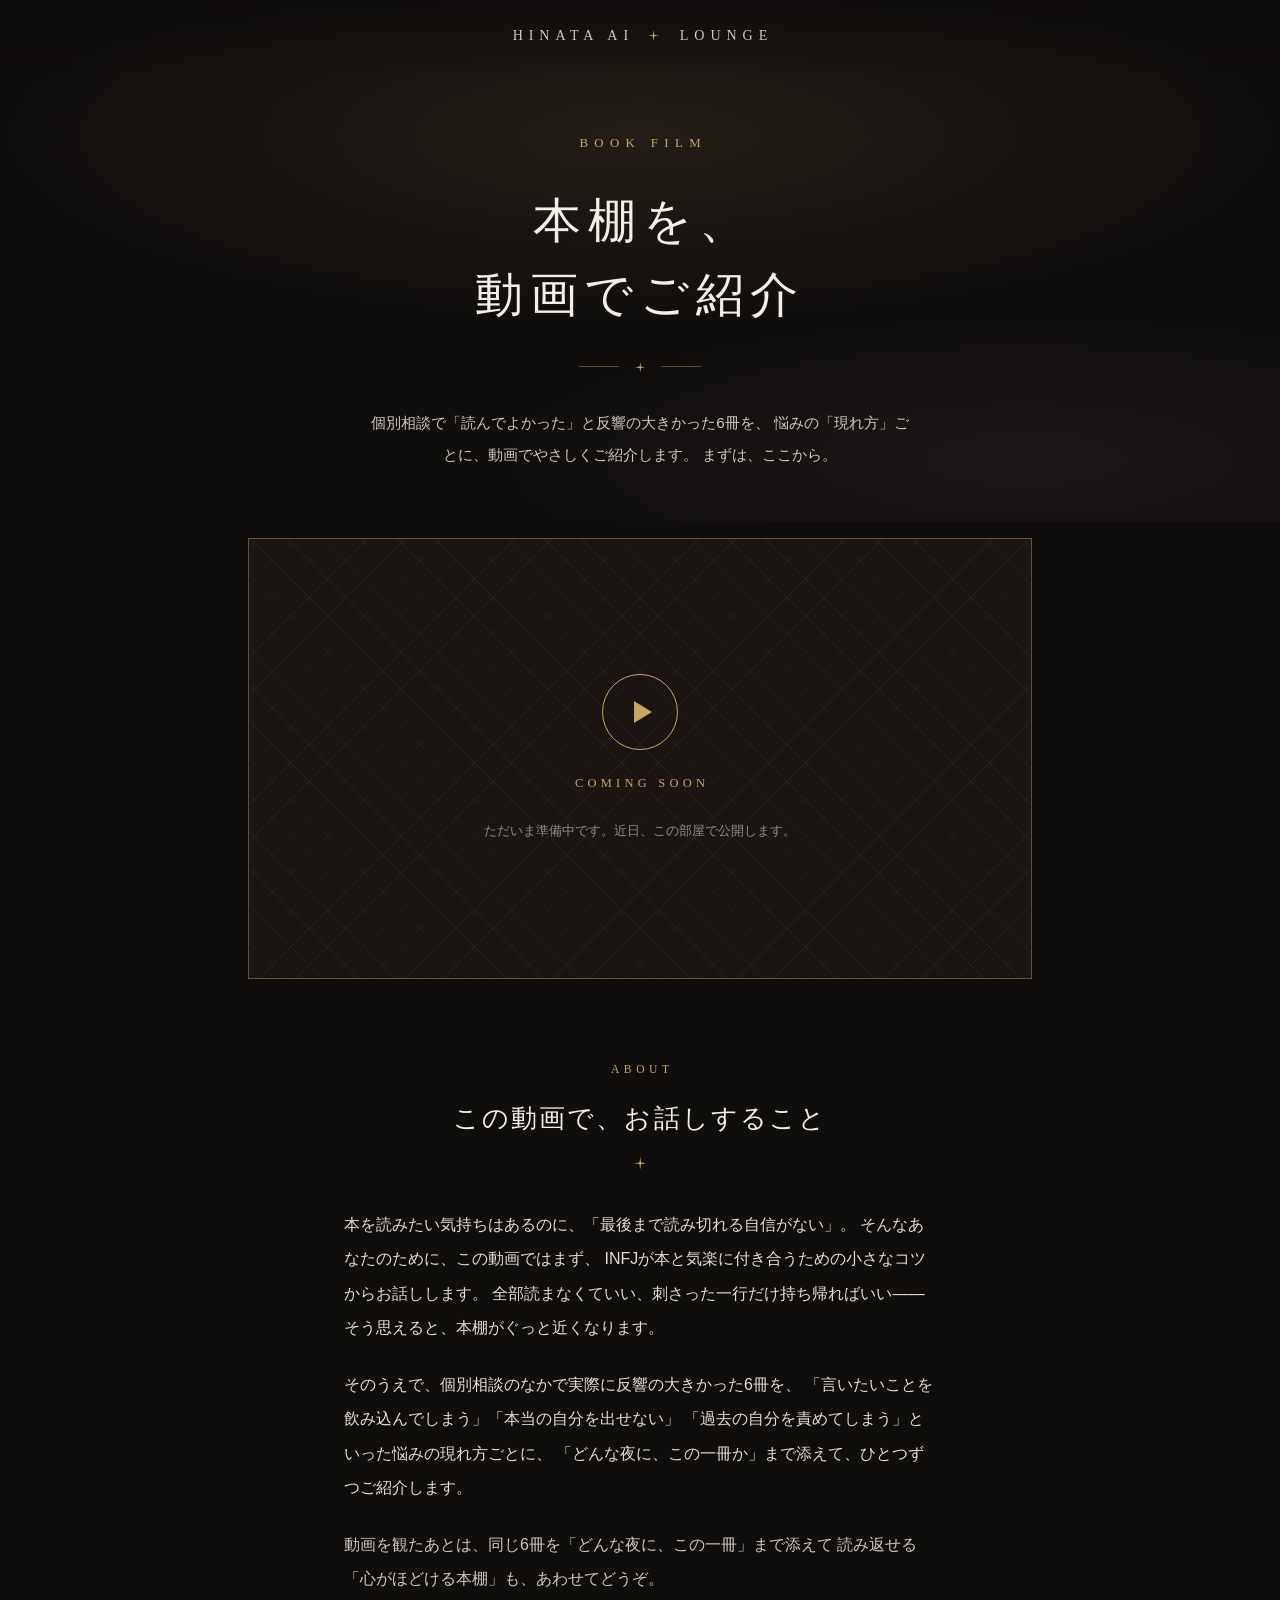
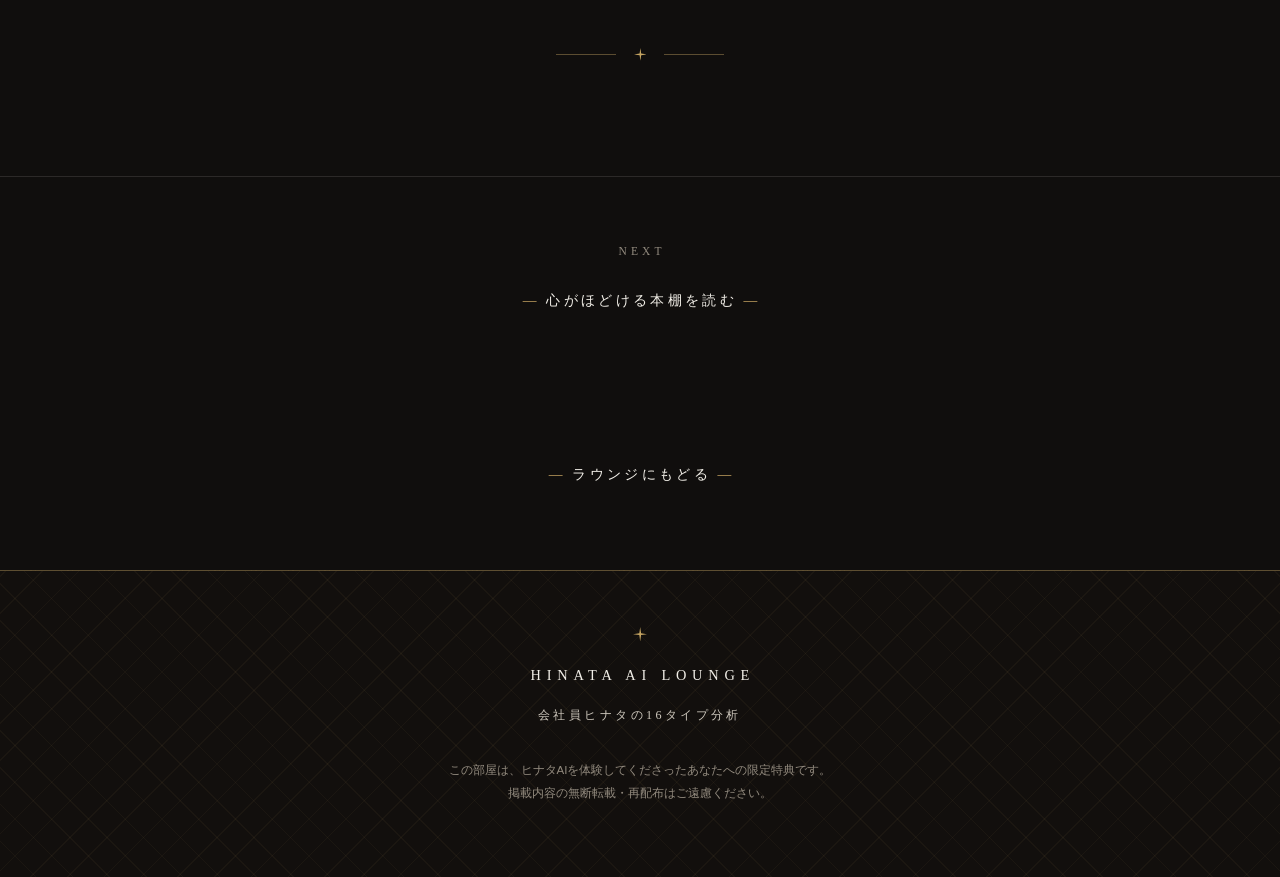
==== 1gz1r7al/bookfilm.html @ 177005f6 "Add Book Film page and 5th lounge panel Co-Authored-By: Claude Opus 4.8 <noreply@anthropic.com>" ====
<!DOCTYPE html>
<html lang="ja">
<head>
<meta charset="UTF-8">
<meta name="viewport" content="width=device-width, initial-scale=1.0">
<meta name="robots" content="noindex, nofollow">
<title>本棚を、動画でご紹介｜ヒナタAI 特典ラウンジ</title>
<link rel="stylesheet" href="lounge.css">
</head>
<body>

  <svg width="0" height="0" style="position:absolute" aria-hidden="true">
    <symbol id="etoile" viewBox="0 0 24 24">
      <path d="M12 0 L13.5 10.5 L24 12 L13.5 13.5 L12 24 L10.5 13.5 L0 12 L10.5 10.5 Z" fill="currentColor"/>
    </symbol>
  </svg>

  <header class="bar">
    <a class="home" href="index.html">
      <span class="wordmark">Hinata AI</span>
      <svg class="star"><use href="#etoile"/></svg>
      <span class="wordmark">Lounge</span>
    </a>
  </header>

  <section class="page-hero">
    <p class="eyebrow">Book Film</p>
    <h1>本棚を、<br>動画でご紹介</h1>
    <div class="divider">
      <span class="rule"></span>
      <svg class="star"><use href="#etoile"/></svg>
      <span class="rule"></span>
    </div>
    <p class="lead">
      個別相談で「読んでよかった」と反響の大きかった6冊を、
      悩みの「現れ方」ごとに、動画でやさしくご紹介します。
      まずは、ここから。
    </p>
  </section>

  <div class="video-wrap">
    <!-- 動画準備中。公開時は下の .video-frame の中身を
         <iframe src="https://www.youtube.com/embed/xxxx" allowfullscreen></iframe> に差し替える -->
    <div class="video-frame">
      <div class="play" aria-hidden="true"></div>
      <div class="badge">Coming Soon</div>
      <div class="note">ただいま準備中です。近日、この部屋で公開します。</div>
    </div>
  </div>

  <section class="reading">
    <div class="chapter">
      <span class="ch-label">About</span>
      <h2>この動画で、お話しすること</h2>
      <svg class="star"><use href="#etoile"/></svg>
    </div>
    <p>
      本を読みたい気持ちはあるのに、「最後まで読み切れる自信がない」。
      そんなあなたのために、この動画ではまず、
      INFJが本と気楽に付き合うための小さなコツからお話しします。
      全部読まなくていい、刺さった一行だけ持ち帰ればいい――
      そう思えると、本棚がぐっと近くなります。
    </p>
    <p>
      そのうえで、個別相談のなかで実際に反響の大きかった6冊を、
      「言いたいことを飲み込んでしまう」「本当の自分を出せない」
      「過去の自分を責めてしまう」といった悩みの現れ方ごとに、
      「どんな夜に、この一冊か」まで添えて、ひとつずつご紹介します。
    </p>
    <p class="tail">
      動画を観たあとは、同じ6冊を「どんな夜に、この一冊」まで添えて
      読み返せる「心がほどける本棚」も、あわせてどうぞ。
    </p>

    <div class="rule-star">
      <span class="rule"></span>
      <svg class="star"><use href="#etoile"/></svg>
      <span class="rule"></span>
    </div>
  </section>

  <section class="next">
    <p class="n-label">Next</p>
    <div class="back" style="padding-top:1.4rem;">
      <a href="shelf.html">心がほどける本棚を読む</a>
    </div>
  </section>

  <div class="back">
    <a href="index.html">ラウンジにもどる</a>
  </div>

  <footer>
    <svg class="star"><use href="#etoile"/></svg>
    <div class="mark">Hinata AI Lounge</div>
    <div class="mark-ja">会社員ヒナタの16タイプ分析</div>
    <p class="fine">
      この部屋は、ヒナタAIを体験してくださったあなたへの限定特典です。<br>
      掲載内容の無断転載・再配布はご遠慮ください。
    </p>
  </footer>

</body>
</html>
---- 1gz1r7al/lounge.css ----
/* ============================================================
   ヒナタAI 特典ラウンジ ― 共通スタイル（個別ページ用）
   トップページ index.html と同じ Dior noir et or のコードを共有
   ============================================================ */

:root {
  --noir:      #100e0d;
  --noir-2:    #16130f;
  --panel:     #1a1512;
  --panel-2:   #120f0d;
  --ivory:     #f2efe8;
  --ivory-dim: #cec8bd;
  --read:      #e3ddd2;   /* 本文（長文の可読性用に少しだけ抑えた白） */
  --muted:     #928a7e;
  --gold:      #c6a562;
  --gold-soft: #d8bd85;
  --hair:      rgba(242, 239, 232, 0.12);
  --hair-gold: rgba(198, 165, 98, 0.42);

  --serif-disp: "Baskerville", "Palatino", "Georgia", "Hiragino Mincho ProN", "YuMincho", "Yu Mincho", serif;
  --serif-ja:   "Hiragino Mincho ProN", "Hiragino Mincho Pro", "YuMincho", "Yu Mincho", serif;
  --sans-ja:    "Hiragino Kaku Gothic ProN", "Hiragino Sans", "YuGothic", "Yu Gothic", sans-serif;

  --cannage:
    repeating-linear-gradient(45deg, transparent 0 25px, rgba(198,165,98,0.05) 25px 26px),
    repeating-linear-gradient(-45deg, transparent 0 25px, rgba(198,165,98,0.05) 25px 26px);
}

* { box-sizing: border-box; margin: 0; padding: 0; }
html { scroll-behavior: smooth; }

body {
  background: var(--noir);
  color: var(--ivory);
  font-family: var(--sans-ja);
  line-height: 1.9;
  -webkit-font-smoothing: antialiased;
  text-rendering: optimizeLegibility;
}

.star {
  display: inline-block;
  width: 0.66em; height: 0.66em;
  color: var(--gold);
  vertical-align: middle;
}

/* ---------- ヘッダー ---------- */
header.bar {
  position: fixed;
  top: 0; left: 0; right: 0;
  z-index: 10;
  display: flex;
  justify-content: center;
  align-items: center;
  gap: 0.9rem;
  padding: 1.4rem 1rem;
  background: linear-gradient(to bottom, rgba(16,14,13,0.96), rgba(16,14,13,0));
}
header.bar a.home {
  display: flex;
  align-items: center;
  gap: 0.9rem;
  text-decoration: none;
}
header.bar .wordmark {
  font-family: var(--serif-disp);
  font-size: 0.88rem;
  letter-spacing: 0.42em;
  text-indent: 0.42em;
  color: var(--ivory-dim);
  text-transform: uppercase;
  transition: color 0.5s ease;
}
header.bar a.home:hover .wordmark { color: var(--gold); }
header.bar .star { width: 0.7rem; height: 0.7rem; }

/* ---------- ページ・ヒーロー（タイトル） ---------- */
.page-hero {
  min-height: 58vh;
  display: flex;
  flex-direction: column;
  justify-content: center;
  align-items: center;
  text-align: center;
  padding: 8rem 1.5rem 3rem;
  background:
    radial-gradient(70% 50% at 50% 26%, rgba(198,165,98,0.10), transparent 72%),
    radial-gradient(60% 40% at 80% 88%, rgba(231,203,199,0.05), transparent 70%);
}
.page-hero .eyebrow {
  font-family: var(--serif-disp);
  font-size: 0.8rem;
  letter-spacing: 0.5em;
  text-indent: 0.5em;
  color: var(--gold);
  text-transform: uppercase;
  margin-bottom: 1.8rem;
}
.page-hero h1 {
  font-family: var(--serif-ja);
  font-weight: 500;
  font-size: clamp(1.9rem, 5.2vw, 3rem);
  letter-spacing: 0.14em;
  text-indent: 0.14em;
  line-height: 1.55;
  color: var(--ivory);
  text-wrap: balance;
}
.page-hero .divider {
  display: flex; align-items: center; gap: 1rem;
  margin: 1.8rem 0 1.2rem;
}
.page-hero .divider .rule { width: 40px; height: 1px; background: var(--hair-gold); }
.page-hero .lead {
  max-width: 34rem;
  margin-top: 1rem;
  font-size: 0.95rem;
  color: var(--ivory-dim);
  line-height: 2.1;
}

/* ---------- 読み物本体 ---------- */
.reading {
  max-width: 40rem;
  margin: 0 auto;
  padding: 2rem 1.5rem 4rem;
}

/* 章の見出し */
.chapter {
  text-align: center;
  margin: 4.5rem 0 2.4rem;
}
.chapter:first-child { margin-top: 1rem; }
.chapter .ch-label {
  font-family: var(--serif-disp);
  font-size: 0.72rem;
  letter-spacing: 0.4em;
  text-indent: 0.4em;
  color: var(--gold);
  text-transform: uppercase;
  display: block;
  margin-bottom: 1rem;
}
.chapter h2 {
  font-family: var(--serif-ja);
  font-weight: 500;
  font-size: clamp(1.3rem, 3.4vw, 1.65rem);
  letter-spacing: 0.08em;
  line-height: 1.6;
  color: var(--ivory);
  text-wrap: balance;
}
.chapter .star { margin-top: 1rem; width: 0.78rem; height: 0.78rem; }

/* 小見出し */
.reading h3 {
  font-family: var(--serif-ja);
  font-weight: 500;
  font-size: 1.14rem;
  letter-spacing: 0.04em;
  color: var(--gold-soft);
  margin: 2.6rem 0 1rem;
  padding-left: 0.9rem;
  border-left: 2px solid var(--hair-gold);
}

.reading p {
  font-size: 1rem;
  color: var(--read);
  line-height: 2.15;
  margin-bottom: 1.4rem;
}
.reading p.tail { color: var(--ivory-dim); }

/* 相談者の声・引用 */
.voice {
  margin: 1.8rem 0;
  padding: 1.2rem 1.5rem;
  border-left: 2px solid var(--gold);
  background: rgba(198,165,98,0.05);
  font-family: var(--serif-ja);
  font-size: 0.98rem;
  line-height: 2.1;
  color: var(--ivory-dim);
}
.voice p { margin: 0 0 0.7em; color: inherit; font-size: inherit; }
.voice p:last-child { margin-bottom: 0; }

/* 星の区切り */
.rule-star {
  display: flex; align-items: center; justify-content: center;
  gap: 1.1rem;
  margin: 3.2rem 0;
}
.rule-star .rule { width: 60px; height: 1px; background: var(--hair-gold); }
.rule-star .star { width: 0.8rem; height: 0.8rem; }

/* 署名 */
.signature {
  text-align: right;
  margin-top: 2.4rem;
  font-family: var(--serif-ja);
  font-size: 0.9rem;
  letter-spacing: 0.16em;
  color: var(--ivory-dim);
}

/* リスト（コツ・まとめ等） */
.reading ol.plain, .reading ul.plain { list-style: none; margin: 1.4rem 0; }
.reading ol.plain li, .reading ul.plain li {
  position: relative;
  padding-left: 2.2rem;
  margin-bottom: 1rem;
  color: var(--read);
  line-height: 2.05;
}
.reading ol.plain { counter-reset: item; }
.reading ol.plain li::before {
  counter-increment: item;
  content: counter(item, decimal-leading-zero);
  position: absolute; left: 0; top: 0;
  font-family: var(--serif-disp);
  font-size: 0.9rem;
  color: var(--gold);
  letter-spacing: 0.05em;
}
.reading ul.plain li::before {
  content: "";
  position: absolute; left: 0.4rem; top: 0.85rem;
  width: 5px; height: 5px;
  background: var(--gold);
  transform: rotate(45deg);
}

/* ---------- 本の一覧（Shelf） ---------- */
.book {
  border-top: 1px solid var(--hair);
  padding: 2.4rem 0;
}
.book:first-of-type { border-top: none; }
.book .book-en {
  font-family: var(--serif-disp);
  font-size: 0.7rem;
  letter-spacing: 0.32em;
  text-indent: 0.32em;
  color: var(--gold);
  text-transform: uppercase;
}
.book .book-title {
  font-family: var(--serif-ja);
  font-weight: 500;
  font-size: 1.3rem;
  letter-spacing: 0.04em;
  color: var(--ivory);
  margin: 0.7rem 0 0.3rem;
  line-height: 1.5;
}
.book .book-author {
  font-size: 0.82rem;
  color: var(--muted);
  margin-bottom: 1.2rem;
}
.book dl { margin: 0; }
.book dt {
  font-family: var(--serif-ja);
  font-size: 0.82rem;
  letter-spacing: 0.1em;
  color: var(--gold-soft);
  margin-top: 1.1rem;
}
.book dd {
  margin: 0.3rem 0 0;
  font-size: 0.95rem;
  color: var(--read);
  line-height: 2.05;
}
.book .stars {
  letter-spacing: 0.2em;
  color: var(--gold);
}

/* ---------- 動画（Film） ---------- */
.video-wrap {
  max-width: 52rem;
  margin: 0 auto;
  padding: 1rem 1.5rem 2rem;
}
.video-frame {
  position: relative;
  aspect-ratio: 16 / 9;
  border: 1px solid var(--hair-gold);
  background-color: var(--panel);
  background-image: var(--cannage);
  display: flex;
  flex-direction: column;
  align-items: center;
  justify-content: center;
  gap: 1.4rem;
  overflow: hidden;
}
.video-frame iframe { position: absolute; inset: 0; width: 100%; height: 100%; border: 0; }
.video-frame .play {
  width: 76px; height: 76px;
  border: 1px solid var(--gold);
  border-radius: 50%;
  display: flex; align-items: center; justify-content: center;
}
.video-frame .play::after {
  content: "";
  width: 0; height: 0;
  border-left: 18px solid var(--gold);
  border-top: 11px solid transparent;
  border-bottom: 11px solid transparent;
  margin-left: 5px;
}
.video-frame .badge {
  font-family: var(--serif-disp);
  font-size: 0.78rem;
  letter-spacing: 0.34em;
  text-indent: 0.34em;
  color: var(--gold);
  text-transform: uppercase;
}
.video-frame .note {
  font-size: 0.8rem;
  color: var(--muted);
}

/* ---------- 別の特典への導線（次はこちら） ---------- */
.next {
  border-top: 1px solid var(--hair);
  text-align: center;
  padding: 4rem 1.5rem 1rem;
}
.next .n-label {
  font-family: var(--serif-disp);
  font-size: 0.72rem;
  letter-spacing: 0.36em;
  text-indent: 0.36em;
  color: var(--muted);
  text-transform: uppercase;
}

/* ---------- 戻るリンク ---------- */
.back {
  text-align: center;
  padding: 3rem 1.5rem 5rem;
}
.back a {
  display: inline-block;
  font-family: var(--serif-disp);
  font-size: 0.86rem;
  letter-spacing: 0.24em;
  text-indent: 0.24em;
  color: var(--ivory);
  text-decoration: none;
  transition: color 0.5s ease, letter-spacing 0.5s ease;
}
.back a::before { content: "— "; color: var(--gold); }
.back a::after  { content: " —"; color: var(--gold); }
.back a:hover { color: var(--gold); letter-spacing: 0.3em; }

/* ---------- フッター ---------- */
footer {
  text-align: center;
  padding: 3.5rem 1.5rem 4.5rem;
  border-top: 1px solid var(--hair-gold);
  background: var(--panel-2);
  background-image: var(--cannage);
}
footer .star { width: 0.9rem; height: 0.9rem; margin-bottom: 1.3rem; }
footer .mark {
  font-family: var(--serif-disp);
  font-size: 0.9rem;
  letter-spacing: 0.4em;
  text-indent: 0.4em;
  color: var(--ivory);
  text-transform: uppercase;
}
footer .mark-ja {
  font-family: var(--serif-ja);
  font-size: 0.76rem;
  letter-spacing: 0.28em;
  color: var(--ivory-dim);
  margin-top: 0.9rem;
}
footer .fine {
  margin-top: 2rem;
  font-size: 0.72rem;
  color: var(--muted);
  line-height: 2;
}

@media (prefers-reduced-motion: no-preference) {
  .page-hero > * { opacity: 0; transform: translateY(12px); animation: rise 1s ease forwards; }
  .page-hero .eyebrow { animation-delay: 0.1s; }
  .page-hero h1 { animation-delay: 0.3s; }
  .page-hero .divider { animation-delay: 0.5s; }
  .page-hero .lead { animation-delay: 0.65s; }
  @keyframes rise { to { opacity: 1; transform: translateY(0); } }
}
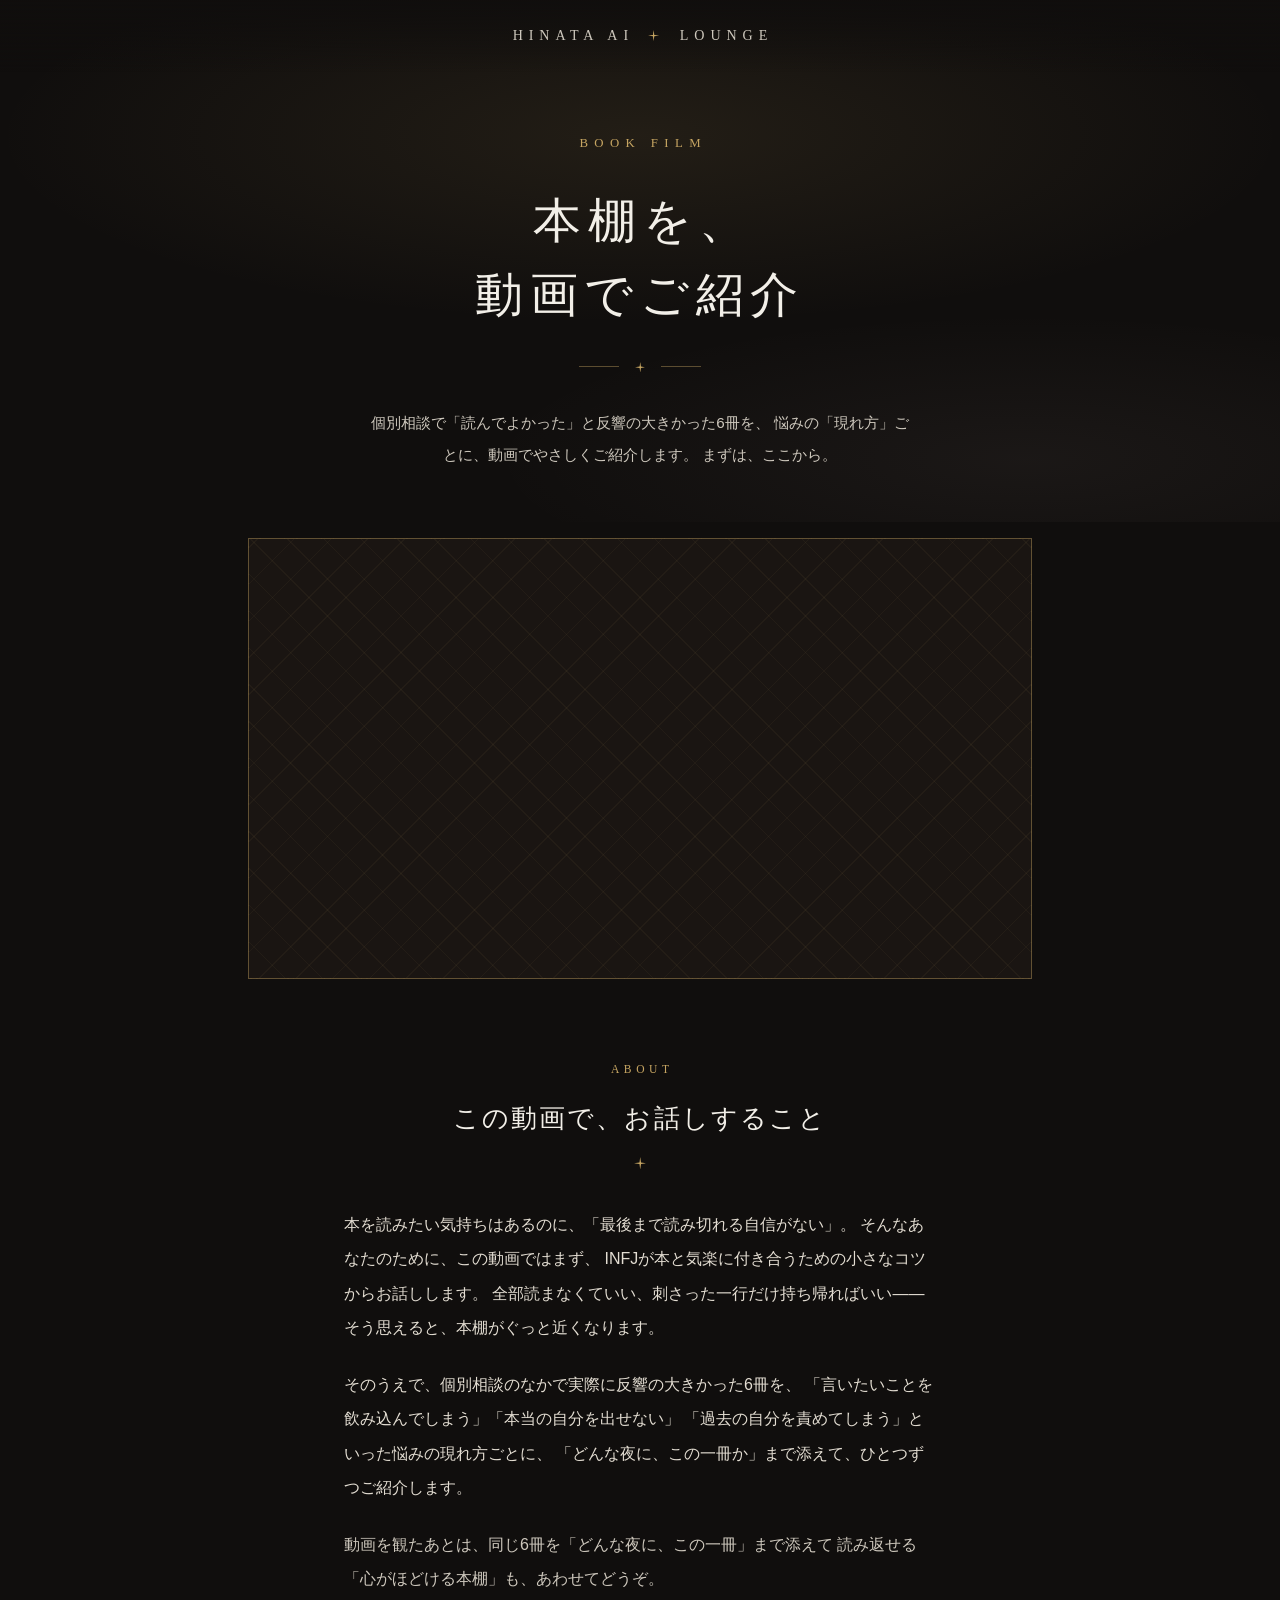
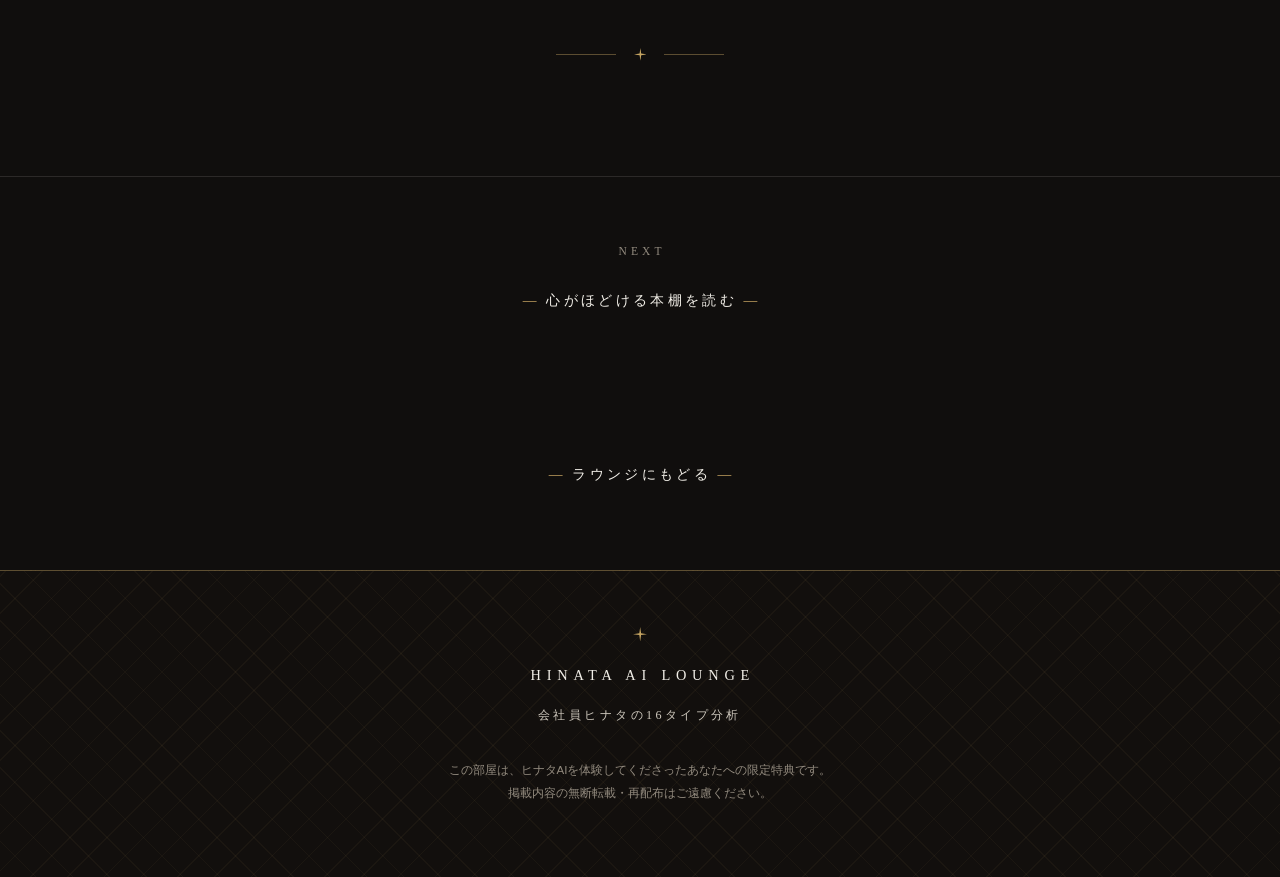
==== commit 40aa6711: "Embed book video in Book Film page Co-Authored-By: Claude Opus 4.8 <noreply@anthropic.com>" ====
--- a/1gz1r7al/bookfilm.html
+++ b/1gz1r7al/bookfilm.html
@@ -39,12 +39,12 @@
   </section>
 
   <div class="video-wrap">
-    <!-- 動画準備中。公開時は下の .video-frame の中身を
-         <iframe src="https://www.youtube.com/embed/xxxx" allowfullscreen></iframe> に差し替える -->
     <div class="video-frame">
-      <div class="play" aria-hidden="true"></div>
-      <div class="badge">Coming Soon</div>
-      <div class="note">ただいま準備中です。近日、この部屋で公開します。</div>
+      <iframe
+        src="https://www.youtube-nocookie.com/embed/P7aJLfZAQgs?rel=0"
+        title="個別相談で本当に効いた、INFJの本棚"
+        allow="accelerometer; autoplay; clipboard-write; encrypted-media; gyroscope; picture-in-picture; web-share"
+        allowfullscreen></iframe>
     </div>
   </div>
 
